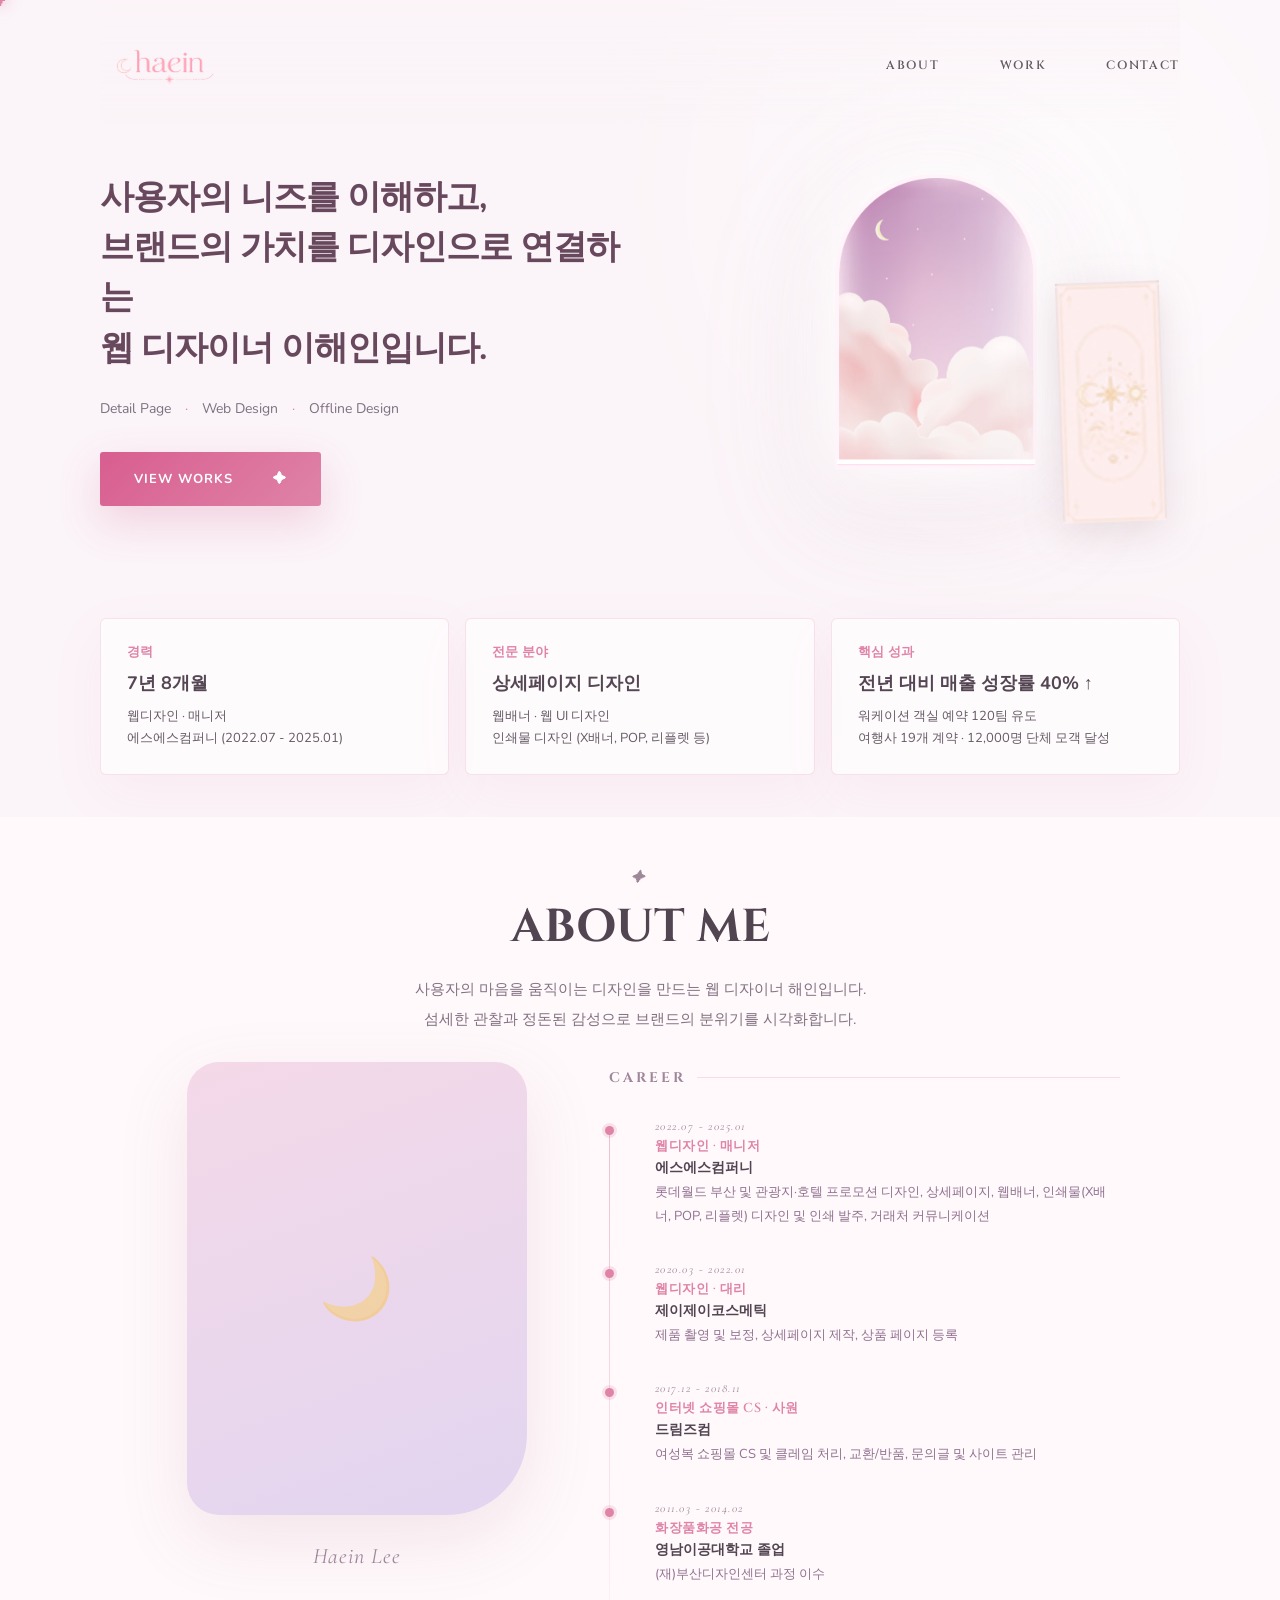
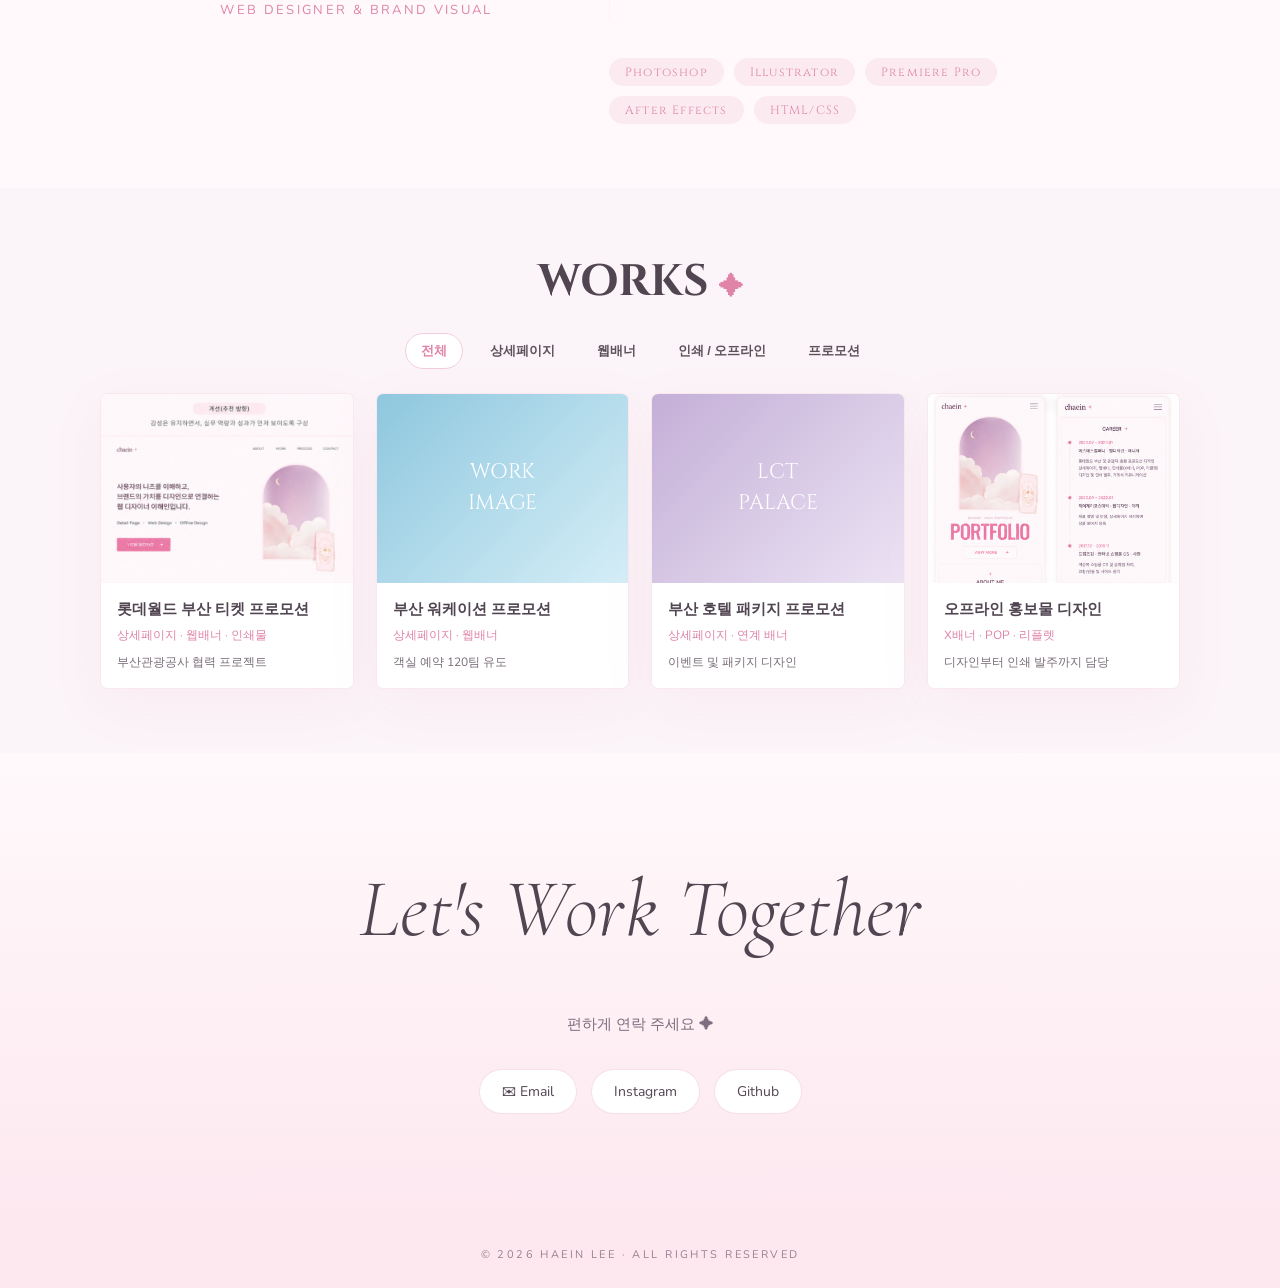
==== index.html @ 0755296d "Add files via upload" ====
<!DOCTYPE html>
<html lang="ko">
<head>
  <meta charset="UTF-8" />
  <meta name="viewport" content="width=device-width, initial-scale=1.0" />
  <title>Haein Lee — Portfolio</title>
  <link rel="preconnect" href="https://fonts.googleapis.com" />
  <link rel="preconnect" href="https://fonts.gstatic.com" crossorigin />
  <link href="https://fonts.googleapis.com/css2?family=Cinzel:wght@400;500;600;700;800&family=Cormorant+Garamond:ital,wght@0,300;0,400;0,500;0,600;1,300;1,400;1,500&family=Nunito:wght@300;400;600;700&display=swap" rel="stylesheet" />
  <link rel="stylesheet" href="style.css" />
</head>
<body>
  <div id="cursor" aria-hidden="true"></div>
  <div id="sparkles" aria-hidden="true"></div>

  <nav class="nav" id="nav">
    <a class="brand" href="#hero" aria-label="home"><img src="assets/logo-img.png" alt="Haein Lee logo" /></a>
    <ul class="nav-links" id="navLinks">
      <li><a href="#about">About</a></li>
      <li><a href="#works">Work</a></li>
      <li><a href="#contact">Contact</a></li>
    </ul>
    <button class="menu-btn" id="menuBtn" aria-label="메뉴 열기">
      <span></span><span></span><span></span>
    </button>
  </nav>

  <main>
    <!-- HERO -->
    <section class="hero" id="hero">
      <div class="site-shell hero-shell">
        <div class="hero-copy">
          <p class="hero-kicker">사용자의 니즈를 이해하고,<br />브랜드의 가치를 디자인으로 연결하는<br />웹 디자이너 이해인입니다.</p>
          <p class="hero-tags">Detail Page <span>·</span> Web Design <span>·</span> Offline Design</p>
          <a href="#works" class="primary-btn">VIEW WORKS <span>✦</span></a>
        </div>

        <div class="hero-art" aria-label="portfolio visual">
          <div class="window-wrap" id="windowWrap">
            <img class="window-img" src="assets/window-img.png" alt="몽환적인 아치형 창문 일러스트" />
            <img class="card-img" id="cardImg" src="assets/card-img.png" alt="타로 카드 일러스트" />
          </div>
        </div>

        <div class="summary-cards" aria-label="핵심 정보">
          <article class="summary-card">
            <small>경력</small>
            <strong>7년 8개월</strong>
            <p>웹디자인 · 매니저<br />에스에스컴퍼니 (2022.07 - 2025.01)</p>
          </article>
          <article class="summary-card">
            <small>전문 분야</small>
            <strong>상세페이지 디자인</strong>
            <p>웹배너 · 웹 UI 디자인<br />인쇄물 디자인 (X배너, POP, 리플렛 등)</p>
          </article>
          <article class="summary-card">
            <small>핵심 성과</small>
            <strong>전년 대비 매출 성장률 40% ↑</strong>
            <p>워케이션 객실 예약 120팀 유도<br />여행사 19개 계약 · 12,000명 단체 모객 달성</p>
          </article>
        </div>
      </div>
    </section>

    <!-- ABOUT : 기존 형태 유지 -->
    <section class="section light" id="about">
      <div class="site-shell">
        <p class="section-label fade">✦</p>
        <h2 class="section-title fade">ABOUT ME</h2>
        <p class="section-desc fade">사용자의 마음을 움직이는 디자인을 만드는 웹 디자이너 해인입니다.<br />섬세한 관찰과 정돈된 감성으로 브랜드의 분위기를 시각화합니다.</p>

        <div class="about-layout">
          <div class="about-photo-col fade">
            <div class="about-photo-frame">
              <div class="about-photo-placeholder">🌙</div>
            </div>
            <p class="about-name-tag">Haein Lee</p>
            <p class="about-tagline">Web Designer &amp; Brand Visual</p>
          </div>

          <div class="career-col fade">
            <h3>Career</h3>
            <div class="timeline">
              <div class="tl-item">
                <div class="tl-dot"></div>
                <div class="tl-year">2022.07 - 2025.01</div>
                <div class="tl-role">웹디자인 · 매니저</div>
                <div class="tl-company">에스에스컴퍼니</div>
                <div class="tl-desc">롯데월드 부산 및 관광지·호텔 프로모션 디자인, 상세페이지, 웹배너, 인쇄물(X배너, POP, 리플렛) 디자인 및 인쇄 발주, 거래처 커뮤니케이션</div>
              </div>
              <div class="tl-item">
                <div class="tl-dot"></div>
                <div class="tl-year">2020.03 - 2022.01</div>
                <div class="tl-role">웹디자인 · 대리</div>
                <div class="tl-company">제이제이코스메틱</div>
                <div class="tl-desc">제품 촬영 및 보정, 상세페이지 제작, 상품 페이지 등록</div>
              </div>
              <div class="tl-item">
                <div class="tl-dot"></div>
                <div class="tl-year">2017.12 - 2018.11</div>
                <div class="tl-role">인터넷 쇼핑몰 CS · 사원</div>
                <div class="tl-company">드림즈컴</div>
                <div class="tl-desc">여성복 쇼핑몰 CS 및 클레임 처리, 교환/반품, 문의글 및 사이트 관리</div>
              </div>
              <div class="tl-item">
                <div class="tl-dot"></div>
                <div class="tl-year">2011.03 - 2014.02</div>
                <div class="tl-role">화장품화공 전공</div>
                <div class="tl-company">영남이공대학교 졸업</div>
                <div class="tl-desc">(재)부산디자인센터 과정 이수</div>
              </div>
            </div>

            <div class="skill-tags">
              <span>Photoshop</span>
              <span>Illustrator</span>
              <span>Premiere Pro</span>
              <span>After Effects</span>
              <span>HTML/CSS</span>
            </div>
          </div>
        </div>
      </div>
    </section>

    <!-- WORKS -->
    <section class="section" id="works">
      <div class="site-shell">
        <h2 class="works-title fade">WORKS <span>✦</span></h2>

        <div class="work-tabs fade" role="tablist" aria-label="작업물 필터">
          <button class="filter-btn active" data-filter="all">전체</button>
          <button class="filter-btn" data-filter="detail">상세페이지</button>
          <button class="filter-btn" data-filter="banner">웹배너</button>
          <button class="filter-btn" data-filter="print">인쇄 / 오프라인</button>
          <button class="filter-btn" data-filter="promotion">프로모션</button>
        </div>

        <div class="works-grid">
          <article class="work-card fade" data-category="detail promotion" data-index="0">
            <div class="work-thumb"><img src="assets/work-lotteworld.png" alt="롯데월드 부산 티켓 프로모션" /></div>
            <div class="work-info">
              <h3>롯데월드 부산 티켓 프로모션</h3>
              <p>상세페이지 · 웹배너 · 인쇄물</p>
              <small>부산관광공사 협력 프로젝트</small>
            </div>
          </article>
          <article class="work-card fade" data-category="detail banner promotion" data-index="1">
            <div class="work-thumb gradient blue">WORK<br />IMAGE</div>
            <div class="work-info">
              <h3>부산 워케이션 프로모션</h3>
              <p>상세페이지 · 웹배너</p>
              <small>객실 예약 120팀 유도</small>
            </div>
          </article>
          <article class="work-card fade" data-category="detail banner promotion" data-index="2">
            <div class="work-thumb gradient violet">LCT<br />PALACE</div>
            <div class="work-info">
              <h3>부산 호텔 패키지 프로모션</h3>
              <p>상세페이지 · 연계 배너</p>
              <small>이벤트 및 패키지 디자인</small>
            </div>
          </article>
          <article class="work-card fade" data-category="print promotion" data-index="3">
            <div class="work-thumb"><img src="assets/work-poster.png" alt="오프라인 홍보물 디자인" /></div>
            <div class="work-info">
              <h3>오프라인 홍보물 디자인</h3>
              <p>X배너 · POP · 리플렛</p>
              <small>디자인부터 인쇄 발주까지 담당</small>
            </div>
          </article>
        </div>
      </div>
    </section>


    <!-- CONTACT : Let 영역 유지 -->
    <section class="section contact" id="contact">
      <div class="site-shell fade">
        <h2>Let's Work Together</h2>
        <p><br />편하게 연락 주세요 ✦</p>
        <div class="contact-links">
          <a href="mailto:haeny525@naver.com">✉ Email</a>
          <a href="#">Instagram</a>
          <a href="#">Github</a>
        </div>
      </div>
    </section>
  </main>

  <footer>© 2026 Haein Lee · All Rights Reserved</footer>

  <!-- WORK MODAL -->
  <div class="modal" id="workModal" aria-hidden="true" role="dialog" aria-modal="true">
    <div class="modal-backdrop" data-close></div>
    <div class="modal-panel" role="document">
      <button class="modal-close top" type="button" aria-label="팝업 닫기" data-close>×</button>
      <div class="modal-image-wrap">
        <button class="modal-nav prev" type="button" aria-label="이전 작업">‹</button>
        <img id="modalImage" src="" alt="작업물 상세 이미지" />
        <button class="modal-nav next" type="button" aria-label="다음 작업">›</button>
      </div>
      <div class="modal-body">
        <div class="modal-copy">
          <p id="modalCategory" class="modal-category"></p>
          <h3 id="modalTitle"></h3>
          <p id="modalDesc"></p>
          <small id="modalPeriod" class="modal-period"></small>
        </div>
        <div class="modal-gauge">
          <div class="gauge-head"><span>기여도</span><strong id="modalPercentText">0%</strong></div>
          <div class="gauge-track"><span id="modalGaugeBar"></span></div>
          <p id="modalRole"></p>
        </div>
        <button class="modal-close bottom" type="button" data-close>닫기</button>
      </div>
    </div>
  </div>

  <script src="script.js"></script>
</body>
</html>
---- style.css ----
:root {
  --bg: #fbf4f8;
  --bg2: #fff9fb;
  --pink: #df83a7;
  --pink-deep: #d85e90;
  --pink-soft: #f2cddc;
  --pink-pale: #fde8f0;
  --lavender: #c9b8e8;
  --lav-light: #ede7f6;
  --text: #514551;
  --muted: #9f879a;
  --line: rgba(223, 131, 167, 0.22);
  --white: #fff;
  --shadow: rgba(168, 104, 136, 0.14);
}
* {
  box-sizing: border-box;
  margin: 0;
  padding: 0;
}
html {
  scroll-behavior: smooth;
  overflow-x: hidden;
}
body {
  font-family: "Nunito", sans-serif;
  background: var(--bg);
  color: var(--text);
  overflow-x: hidden;
  cursor: none;
}
a,
button {
  cursor: none;
}
img {
  max-width: 100%;
  display: block;
}
.site-shell {
  width: min(100% - 40px, 1080px);
  margin-inline: auto;
  position: relative;
}
#cursor {
  position: fixed;
  top: 0;
  left: 0;
  z-index: 9999;
  pointer-events: none;
  width: 22px;
  height: 22px;
  transform: translate(-50%, -50%);
  transition:
    transform 0.18s ease,
    filter 0.25s ease;
  filter: drop-shadow(0 0 7px rgba(223, 131, 167, 0.5));
}
#cursor::before {
  content: "✦";
  position: absolute;
  inset: 0;
  display: grid;
  place-items: center;
  color: var(--pink);
  font-size: 20px;
  line-height: 1;
}
#cursor.hover {
  transform: translate(-50%, -50%) scale(1.5) rotate(25deg);
  filter: drop-shadow(0 0 14px rgba(223, 131, 167, 0.8));
}
#sparkles {
  position: fixed;
  inset: 0;
  z-index: 2;
  pointer-events: none;
  overflow: hidden;
}
.sparkle-dot {
  position: absolute;
  color: #f4bfd3;
  opacity: 0;
  animation: sparkleRise var(--dur, 5s) ease-in-out infinite;
  animation-delay: var(--delay, 0s);
}
@keyframes sparkleRise {
  0% {
    transform: translateY(30px) scale(0.3) rotate(0);
    opacity: 0;
  }
  20% {
    opacity: 0.55;
  }
  75% {
    opacity: 0.26;
  }
  100% {
    transform: translateY(-90px) scale(1) rotate(180deg);
    opacity: 0;
  }
}
.nav {
  position: fixed;
  top: 0;
  left: 0;
  right: 0;
  z-index: 1000;
  width: min(100% - 40px, 1080px);
  margin-inline: auto;
  padding: 34px 0;
  display: flex;
  align-items: center;
  justify-content: space-between;
  background: linear-gradient(
    to bottom,
    rgba(251, 244, 248, 0.92),
    rgba(251, 244, 248, 0)
  );
  transition: 0.35s;
}
.nav.scrolled {
  padding: 15px 0;
  background: rgba(251, 244, 248, 0.86);
  backdrop-filter: blur(14px);
  box-shadow: 0 10px 30px rgba(168, 104, 136, 0.06);
}
.brand {
  display: inline-flex;
  align-items: center;
  text-decoration: none;
}
.brand img {
  width: 132px;
  height: auto;
  display: block;
  object-fit: contain;
}
.nav-links {
  display: flex;
  gap: clamp(34px, 5vw, 60px);
  list-style: none;
}
.nav-links a {
  font-family: "Cinzel", serif;
  font-size: 12px;
  font-weight: 600;
  color: #645a63;
  text-decoration: none;
  letter-spacing: 0.14em;
  text-transform: uppercase;
  position: relative;
}
.nav-links a::after {
  content: "";
  position: absolute;
  left: 0;
  right: 0;
  bottom: -6px;
  height: 1px;
  background: var(--pink);
  transform: scaleX(0);
  transition: 0.3s;
}
.nav-links a:hover::after,
.nav-links a.active::after {
  transform: scaleX(1);
}
.nav-links a:hover,
.nav-links a.active {
  color: var(--pink);
}

.menu-btn {
  display: none;
  align-items: center;
  justify-content: center;

  width: 30px;
  height: 30px;

  margin-left: auto;
  padding: 0;

  background: transparent;
  border: none;
  border-radius: 0;
  box-shadow: none;

  backdrop-filter: none;

  position: relative;
}
.menu-btn::after {
  content: "✦";
  position: absolute;
  top: 0px;
  right: 1px;
  font-size: 10px;
  line-height: 2;
  color: var(--pink);
  opacity: 0.75;
  pointer-events: none;
}

.menu-btn:hover {
  transform: translateY(-2px);
  /* border-color: rgba(223, 131, 167, 0.45); */
  /* background: rgba(255, 255, 255, 0.72);
  box-shadow: 0 12px 30px rgba(223, 131, 167, 0.16); */
}

.menu-btn span {
  position: absolute;
  left: 12px;
  width: 18px;
  height: 1.5px;
  border-radius: 999px;
  background: var(--text);
  transition:
    top 0.35s ease,
    left 0.35s ease,
    width 0.35s ease,
    transform 0.35s ease,
    opacity 0.25s ease;
}

.menu-btn span:nth-child(1) {
  top: 15px;
}

.menu-btn span:nth-child(2) {
  top: 21px;
  left: 16px;
  width: 14px;
}

.menu-btn span:nth-child(3) {
  display: none;
}

.menu-btn.open::after {
  opacity: 0;
}

.menu-btn.open span:nth-child(1) {
  top: 20px;
  transform: rotate(45deg);
}

.menu-btn.open span:nth-child(2) {
  top: 20px;
  left: 12px;
  width: 18px;
  transform: rotate(-45deg);
}
.hero {
  min-height: auto;
  padding: 92px 0 42px;
  background:
    radial-gradient(
      circle at 82% 24%,
      rgba(255, 255, 255, 0.72),
      transparent 36%
    ),
    var(--bg);
  position: relative;
  overflow: hidden;
}
.hero-shell {
  display: grid;
  grid-template-columns: 1.05fr 0.95fr;
  gap: 52px;
  align-items: center;
}
.hero-copy {
  padding-top: 32px;
  z-index: 3;
}
.hero-kicker {
  font-size: clamp(22px, 3vw, 34px);
  line-height: 1.48;
  font-weight: 700;
  letter-spacing: -0.03em;
  color: #68485d;
  margin-bottom: 26px;
}
.hero-tags {
  font-size: 14px;
  color: #7d7280;
  margin-bottom: 34px;
}
.hero-tags span {
  color: var(--pink);
  padding: 0 10px;
}
.primary-btn {
  display: inline-flex;
  align-items: center;
  gap: 40px;
  background: linear-gradient(135deg, var(--pink-deep), var(--pink));
  color: #fff;
  text-decoration: none;
  font-size: 13px;
  font-weight: 700;
  letter-spacing: 0.08em;
  padding: 18px 34px;
  border-radius: 3px;
  box-shadow: 0 16px 42px rgba(216, 94, 144, 0.23);
  transition: 0.35s;
}
.primary-btn:hover {
  transform: translateY(-5px);
  box-shadow: 0 24px 70px rgba(216, 94, 144, 0.28);
}
.hero-art {
  position: relative;
  z-index: 3;
  display: flex;
  justify-content: center;
  align-items: center;
  min-height: 450px;
  perspective: 1000px;
}
.window-wrap {
  position: relative;
  width: min(372px, 33vw);
  min-width: 286px;
  animation: windowFloat 6.8s ease-in-out infinite;
}
.window-img {
  width: 100%;
  filter: drop-shadow(0 22px 44px rgba(190, 140, 167, 0.18));
}
.card-img {
  position: absolute;
  right: -11%;
  bottom: 7%;
  width: 28%;
  min-width: 82px;
  transform: rotate(-2deg);
  filter: drop-shadow(0 12px 20px rgba(122, 78, 92, 0.15));
  transform-origin: center;
  animation: cardFloat 5.8s ease-in-out infinite;
}
@keyframes windowFloat {
  50% {
    transform: translateY(-10px);
  }
}
@keyframes cardFloat {
  0%,
  100% {
    transform: rotate(-2deg) translateY(0);
  }
  50% {
    transform: rotate(2deg) translateY(-10px);
  }
}
.summary-cards {
  grid-column: 1/-1;
  display: grid;
  grid-template-columns: repeat(3, 1fr);
  gap: 16px;
  margin-top: 12px;
}
.summary-card {
  background: rgba(255, 255, 255, 0.64);
  border: 1px solid var(--line);
  border-radius: 6px;
  padding: 24px 26px;
  box-shadow: 0 18px 54px rgba(223, 131, 167, 0.07);
}
.summary-card small {
  display: block;
  color: var(--pink);
  font-weight: 800;
  margin-bottom: 10px;
}
.summary-card strong {
  display: block;
  color: #554653;
  font-size: 18px;
  margin-bottom: 10px;
}
.summary-card p {
  color: #665b66;
  font-size: 13px;
  line-height: 1.75;
}
.section {
  padding: 64px 0;
  position: relative;
  z-index: 3;
}
.section.light {
  background: var(--bg2);
}
.section-label {
  font-family: "Cormorant Garamond", serif;
  font-style: italic;
  color: var(--muted);
  font-size: 14px;
  letter-spacing: 0.22em;
  text-align: center;
  text-transform: uppercase;
  margin-bottom: 10px;
}
.section-title {
  font-family: "Cinzel", serif;
  font-size: clamp(30px, 3.6vw, 48px);
  color: var(--text);
  text-align: center;
  margin-bottom: 16px;
}
.section-desc {
  max-width: 600px;
  margin: 0 auto 28px;
  text-align: center;
  line-height: 2;
  color: #817181;
  font-size: 15px;
}
.about-layout {
  display: grid;
  grid-template-columns: 1fr 1.3fr;
  gap: 56px;
  align-items: start;
  max-width: 960px;
  margin: 0 auto;
}
.about-photo-col {
  display: flex;
  flex-direction: column;
  align-items: center;
  gap: 28px;
}
.about-photo-frame {
  width: 100%;
  max-width: 340px;
  aspect-ratio: 3/4;
  border-radius: 32px 32px 80px 32px;
  overflow: hidden;
  box-shadow: 0 24px 70px rgba(168, 104, 136, 0.14);
  position: relative;
  background: linear-gradient(160deg, #f4d9e8, #e2d5f0);
}
.about-photo-placeholder {
  width: 100%;
  height: 100%;
  display: flex;
  align-items: center;
  justify-content: center;
  font-size: 60px;
  opacity: 0.35;
}
.about-name-tag {
  font-family: "Cormorant Garamond", serif;
  font-size: 22px;
  font-style: italic;
  color: var(--muted);
  letter-spacing: 0.04em;
  text-align: center;
}
.about-tagline {
  font-size: 13px;
  letter-spacing: 0.18em;
  text-transform: uppercase;
  color: var(--pink);
  text-align: center;
  margin-top: 4px;
}
.career-col {
  padding-top: 6px;
}
.career-col h3 {
  font-family: "Cinzel", serif;
  font-size: 14px;
  letter-spacing: 0.22em;
  color: var(--muted);
  text-transform: uppercase;
  margin-bottom: 32px;
  display: flex;
  align-items: center;
  gap: 10px;
}
.career-col h3::after {
  content: "";
  flex: 1;
  height: 1px;
  background: rgba(223, 131, 167, 0.25);
}
.timeline {
  position: relative;
  padding-left: 22px;
}
.timeline::before {
  content: "";
  position: absolute;
  left: 0;
  top: 8px;
  bottom: 0;
  width: 1px;
  background: linear-gradient(
    to bottom,
    rgba(223, 131, 167, 0.5),
    rgba(223, 131, 167, 0.05)
  );
}
.tl-item {
  position: relative;
  padding: 0 0 34px 24px;
}
.tl-dot {
  position: absolute;
  left: -26px;
  top: 7px;
  width: 9px;
  height: 9px;
  border-radius: 50%;
  background: var(--pink);
  box-shadow: 0 0 0 3px rgba(223, 131, 167, 0.2);
}
.tl-year {
  font-family: "Cormorant Garamond", serif;
  font-size: 12px;
  color: var(--muted);
  letter-spacing: 0.12em;
  margin-bottom: 4px;
  font-style: italic;
}
.tl-role {
  font-family: "Cinzel", serif;
  font-size: 13px;
  font-weight: 600;
  color: var(--pink);
  letter-spacing: 0.04em;
  margin-bottom: 3px;
}
.tl-company {
  font-size: 14px;
  color: var(--text);
  font-weight: 600;
  margin-bottom: 4px;
}
.tl-desc {
  font-size: 13px;
  line-height: 1.8;
  color: #917191;
}
.skill-tags {
  margin-top: 38px;
  display: flex;
  flex-wrap: wrap;
  gap: 10px;
}
.skill-tags span {
  padding: 6px 16px;
  border-radius: 999px;
  background: rgba(223, 131, 167, 0.12);
  color: var(--pink);
  font-size: 12px;
  font-family: "Cinzel", serif;
  letter-spacing: 0.1em;
}
.works-title {
  font-family: "Cinzel", serif;
  font-size: clamp(30px, 3.6vw, 44px);
  color: var(--text);
  text-align: center;
  margin-bottom: 22px;
}
.works-title span,
.tools-shell h2 span {
  color: var(--pink);
  font-size: 0.55em;
}
.work-tabs {
  display: flex;
  gap: 12px;
  align-items: center;
  justify-content: center;
  flex-wrap: wrap;
  margin-bottom: 24px;
}
.filter-btn {
  border: 0;
  background: transparent;
  color: #5d525c;
  font-weight: 700;
  font-size: 13px;
  padding: 8px 15px;
  border-radius: 999px;
  transition: 0.25s;
}
.filter-btn.active,
.filter-btn:hover {
  background: #fff;
  border: 1px solid var(--pink-soft);
  color: var(--pink);
}
.works-grid {
  display: grid;
  grid-template-columns: repeat(4, 1fr);
  gap: 22px;
}
.work-card {
  background: #fff;
  border: 1px solid rgba(223, 131, 167, 0.18);
  border-radius: 7px;
  overflow: hidden;
  box-shadow: 0 16px 54px rgba(223, 131, 167, 0.07);
  transition: 0.35s;
  position: relative;
}
.work-card[hidden] {
  display: none;
}
.work-card:hover {
  transform: translateY(-8px);
  box-shadow: 0 26px 72px rgba(223, 131, 167, 0.15);
}
.work-thumb {
  aspect-ratio: 4/3;
  background: #f6ddea;
  display: grid;
  place-items: center;
  overflow: hidden;
  color: #fff;
  text-align: center;
  font-family: "Cinzel", serif;
  font-size: 21px;
  line-height: 1.5;
}
.work-thumb img {
  width: 100%;
  height: 100%;
  object-fit: cover;
}
.work-thumb.gradient.blue {
  background: linear-gradient(135deg, #8ec7de, #d5eef7);
}
.work-thumb.gradient.violet {
  background: linear-gradient(135deg, #c4afd7, #ece3f4);
}
.work-info {
  padding: 16px;
}
.work-info h3 {
  font-size: 15px;
  color: var(--text);
  margin-bottom: 8px;
}
.work-info p {
  font-size: 12px;
  color: var(--pink);
  margin-bottom: 6px;
}
.work-info small {
  font-size: 12px;
  color: #796c78;
}
.tools-section {
  padding: 42px 0;
  border-top: 1px solid var(--line);
  border-bottom: 1px solid var(--line);
  background: rgba(255, 255, 255, 0.38);
}
.tools-shell {
  display: block;
  text-align: center;
}
.tools-shell h2 {
  font-family: "Cinzel", serif;
  font-size: 26px;
  margin-bottom: 24px;
}
.tool-list {
  display: grid;
  grid-template-columns: repeat(6, 1fr);
  gap: 28px;
}
.tool {
  text-align: center;
}
.tool b {
  width: 48px;
  height: 48px;
  border: 1px solid rgba(160, 99, 151, 0.4);
  border-radius: 50%;
  display: grid;
  place-items: center;
  margin: 0 auto 8px;
  color: #9d67a2;
  font-size: 18px;
}
.tool span {
  font-size: 12px;
  font-weight: 700;
  color: #574d57;
}
.contact {
  min-height: 52vh;
  display: grid;
  place-items: center;
  text-align: center;
  background: linear-gradient(180deg, var(--bg2), var(--pink-pale));
}
.contact h2 {
  font-family: "Cormorant Garamond", serif;
  font-size: clamp(44px, 6.5vw, 82px);
  font-style: italic;
  color: var(--text);
  font-weight: 300;
}
.contact p {
  margin: 20px auto 30px;
  line-height: 2;
  color: #7e6d7e;
  max-width: 460px;
  font-size: 15px;
}
.contact-links {
  display: flex;
  justify-content: center;
  gap: 14px;
  flex-wrap: wrap;
}
.contact-links a {
  padding: 12px 22px;
  border-radius: 999px;
  background: #fff;
  border: 1px solid rgba(223, 131, 167, 0.25);
  text-decoration: none;
  color: var(--text);
  font-size: 14px;
  transition: 0.3s;
}
.contact-links a:hover {
  background: var(--pink);
  color: #fff;
  transform: translateY(-4px);
}
footer {
  padding: 26px;
  text-align: center;
  background: var(--pink-pale);
  font-size: 11px;
  letter-spacing: 0.22em;
  color: #9d7f90;
  text-transform: uppercase;
}
.fade {
  opacity: 0;
  transform: translateY(26px);
  transition:
    opacity 0.8s ease,
    transform 0.8s ease;
}
.fade.visible {
  opacity: 1;
  transform: translateY(0);
}
.modal {
  position: fixed;
  inset: 0;
  z-index: 5000;
  display: none;
}
.modal.is-open {
  display: block;
}
.modal-backdrop {
  position: absolute;
  inset: 0;
  background: rgba(70, 50, 67, 0.38);
  backdrop-filter: blur(10px);
}
.modal-panel {
  position: relative;
  width: min(100% - 36px, 900px);
  max-height: 92vh;
  margin: 4vh auto;
  background: #fffafc;
  border: 1px solid rgba(223, 131, 167, 0.28);
  border-radius: 18px;
  box-shadow: 0 30px 100px rgba(80, 40, 60, 0.28);
  overflow: auto;
}
.modal-close {
  border: 0;
  background: transparent;
  color: #8b6f82;
  transition: 0.25s;
}
.modal-close.top {
  position: fixed;
  top: calc(4vh + 10px);
  right: calc((100vw - min(100% - 36px, 900px)) / 2 + 8px);
  z-index: 4;
  font-size: 34px;
  width: 42px;
  height: 42px;
  line-height: 42px;
  border-radius: 50%;
  background: rgba(255, 255, 255, 0.45);
  backdrop-filter: blur(4px);
}
.modal-close:hover {
  color: var(--pink);
  transform: scale(1.08);
}
.modal-image-wrap {
  position: relative;
  background: #fff;
  min-height: 420px;
  display: grid;
  place-items: center;
}
.modal-image-wrap img {
  width: 100%;
  max-height: 70vh;
  object-fit: contain;
}
.modal-nav {
  position: absolute;
  top: 50%;
  transform: translateY(-50%);
  z-index: 3;
  border: 0;
  background: rgba(255, 255, 255, 0.18);
  color: #fff;
  text-shadow: 0 2px 10px rgba(60, 40, 55, 0.36);
  font-size: 54px;
  line-height: 1;
  width: 58px;
  height: 88px;
  border-radius: 999px;
  transition: 0.25s;
}
.modal-nav:hover {
  background: rgba(255, 255, 255, 0.34);
  transform: translateY(-50%) scale(1.06);
}
.modal-nav.prev {
  left: 10px;
}
.modal-nav.next {
  right: 10px;
}
.modal-body {
  display: grid;
  grid-template-columns: 1fr 280px;
  gap: 24px;
  padding: 26px;
}
.modal-category {
  font-size: 12px;
  color: var(--pink);
  font-weight: 800;
  margin-bottom: 8px;
}
.modal-copy h3 {
  font-size: 24px;
  margin-bottom: 10px;
}
.modal-copy p {
  line-height: 1.8;
  color: #6b5e68;
}
.modal-period {
  display: block;
  margin-top: 10px;
  font-size: 12px;
  color: #a1889b;
}
.modal-gauge {
  align-self: start;
  border-left: 1px solid var(--line);
  padding-left: 24px;
}
.gauge-head {
  display: flex;
  justify-content: space-between;
  align-items: center;
  margin-bottom: 10px;
}
.gauge-head span {
  font-size: 13px;
  color: #8c7588;
}
.gauge-head strong {
  color: var(--pink);
  font-size: 20px;
}
.gauge-track {
  height: 9px;
  border-radius: 999px;
  background: var(--pink-pale);
  overflow: hidden;
}
.gauge-track span {
  display: block;
  width: 0;
  height: 100%;
  border-radius: 999px;
  background: linear-gradient(90deg, var(--pink), var(--lavender));
  transition: width 0.65s ease;
}
.modal-gauge p {
  margin-top: 12px;
  font-size: 13px;
  line-height: 1.7;
  color: #7e6d7e;
}
.modal-close.bottom {
  grid-column: 1/-1;
  justify-self: center;
  border: 1px solid var(--line);
  padding: 11px 34px;
  border-radius: 999px;
  font-size: 14px;
  background: transparent;
  color: var(--text);
}
@media (max-width: 1000px) {
  .hero-shell {
    grid-template-columns: 1fr;
    text-align: center;
    gap: 20px;
  }
  .hero-copy {
    padding-top: 20px;
    order: 2;
  }
  .hero-art {
    order: 1;
    min-height: auto;
    padding-top: 20px;
  }
  .window-wrap {
    width: min(360px, 68vw);
  }
  .summary-cards {
    order: 3;
    grid-template-columns: 1fr;
  }
  .hero-tags {
    justify-content: center;
  }
  .about-layout {
    grid-template-columns: 1fr;
    gap: 42px;
  }
  .about-photo-col {
    flex-direction: column;
    align-items: center;
  }
  .about-photo-frame {
    max-width: 200px;
    aspect-ratio: 2/3;
  }
  .works-grid {
    grid-template-columns: repeat(2, 1fr);
  }
  .tools-shell {
    display: block;
  }
  .tool-list {
    grid-template-columns: repeat(3, 1fr);
    margin-top: 22px;
  }
  .modal-body {
    grid-template-columns: 1fr;
  }
  .modal-gauge {
    border-left: 0;
    border-top: 1px solid var(--line);
    padding-left: 0;
    padding-top: 20px;
  }
  .modal-image-wrap {
    min-height: 300px;
  }
}
@media (max-width: 720px) {
  body {
    cursor: auto;
  }
  a,
  button {
    cursor: pointer;
  }
  #cursor {
    display: none;
  }
  .site-shell {
    width: min(100% - 32px, 480px);
  }
  .nav {
    width: 100%;
    padding: 20px 24px;
    background: rgba(251, 244, 248, 0.92);
    backdrop-filter: blur(12px);
  }
  .brand img {
    width: 104px;
  }
  .menu-btn {
    display: flex;
  }
  .nav-links {
    position: fixed;
    top: 70px;
    right: -100%;
    width: 72%;
    height: calc(100vh - 70px);
    background: rgba(251, 244, 248, 0.97);
    backdrop-filter: blur(16px);
    flex-direction: column;
    gap: 24px;
    padding: 38px 26px;
    transition: 0.35s;
    box-shadow: -18px 0 55px rgba(223, 131, 167, 0.12);
  }
  .nav-links.open {
    right: 0;
  }
  .nav-links a {
    font-size: 16px;
  }
  .hero {
    min-height: auto;
    padding: 82px 0 28px;
  }
  .hero-shell {
    display: flex;
    flex-direction: column;
  }
  .window-wrap {
    min-width: 0;
    width: 68vw;
    max-width: 310px;
  }
  .card-img {
    right: -9%;
    bottom: 7%;
    width: 27%;
    min-width: 58px;
  }
  .hero-kicker {
    font-size: 0;
    line-height: 1.7;
    order: 2;
    margin-bottom: 0;
    text-align: center;
  }
  .hero-copy {
    display: flex;
    flex-direction: column;
    align-items: center;
    width: 100%;
    padding-top: 0;
  }
  .hero-kicker::before {
    content: "Designer · Visual Storyteller";
    display: block;
    font-family: "Cormorant Garamond", serif;
    color: #d9a2b6;
    font-size: 12px;
    font-style: italic;
    letter-spacing: 0.08em;
    margin: 14px 0 12px;
  }
  .hero-kicker::after {
    content: none;
    display: none;
  }
  .hero-tags {
    display: none;
  }
  .hero-tags span {
    display: none;
  }
  .primary-btn {
    font-size: 14px;
    background: #fff;
    color: var(--pink);
    box-shadow: none;
    border: 1px solid var(--line);
    width: 220px;
    justify-content: center;
    gap: 20px;
    padding: 14px 22px;
  }
  .summary-cards {
    display: none;
  }
  .section {
    padding: 46px 0;
  }
  .section.light {
    background: var(--bg);
  }
  .section-title,
  .works-title {
    text-align: center;
  }
  .section-desc {
    font-size: 15px;
    margin-bottom: 28px;
  }
  .about-layout {
    display: block;
  }
  .about-photo-col {
    margin-bottom: 22px;
  }
  .about-photo-frame {
    max-width: 240px;
    border-radius: 32px 32px 80px 32px;
  }
  .career-col {
    background: transparent;
    border: 0;
    border-radius: 0;
    padding: 26px 4px 0;
    box-shadow: none;
  }
  .works-title {
    margin-bottom: 20px;
  }
  .work-tabs {
    justify-content: flex-start;
    overflow-x: auto;
    flex-wrap: nowrap;
    padding-bottom: 8px;
  }
  .filter-btn {
    white-space: nowrap;
    font-size: 12px;
  }
  .works-grid {
    grid-template-columns: 1fr;
  }
  .work-card {
    border-radius: 12px;
  }
  .tools-section {
    padding: 50px 0;
  }
  .tools-shell h2 {
    text-align: center;
  }
  .tool-list {
    grid-template-columns: repeat(3, 1fr);
    gap: 22px;
  }
  .tool b {
    width: 54px;
    height: 54px;
  }
  .contact {
    min-height: 50vh;
  }
  .modal-panel {
    width: calc(100% - 22px);
    margin: 3vh auto;
  }
  .modal-close.top {
    top: calc(3vh + 8px);
    right: 20px;
    color: #fff;
    background: rgba(0, 0, 0, 0.1);
  }
  .modal-image-wrap {
    min-height: 230px;
  }
  .modal-nav {
    font-size: 42px;
    width: 44px;
    height: 70px;
  }
  .modal-body {
    padding: 22px;
  }
  .modal-copy h3 {
    font-size: 21px;
  }
}

#about {
  padding-top: 52px;
}
@media (max-width: 720px) {
  #about {
    padding-top: 42px;
  }
  .about-name-tag {
    margin-top: 10px;
  }
  .about-tagline {
    margin-top: 2px;
  }
}
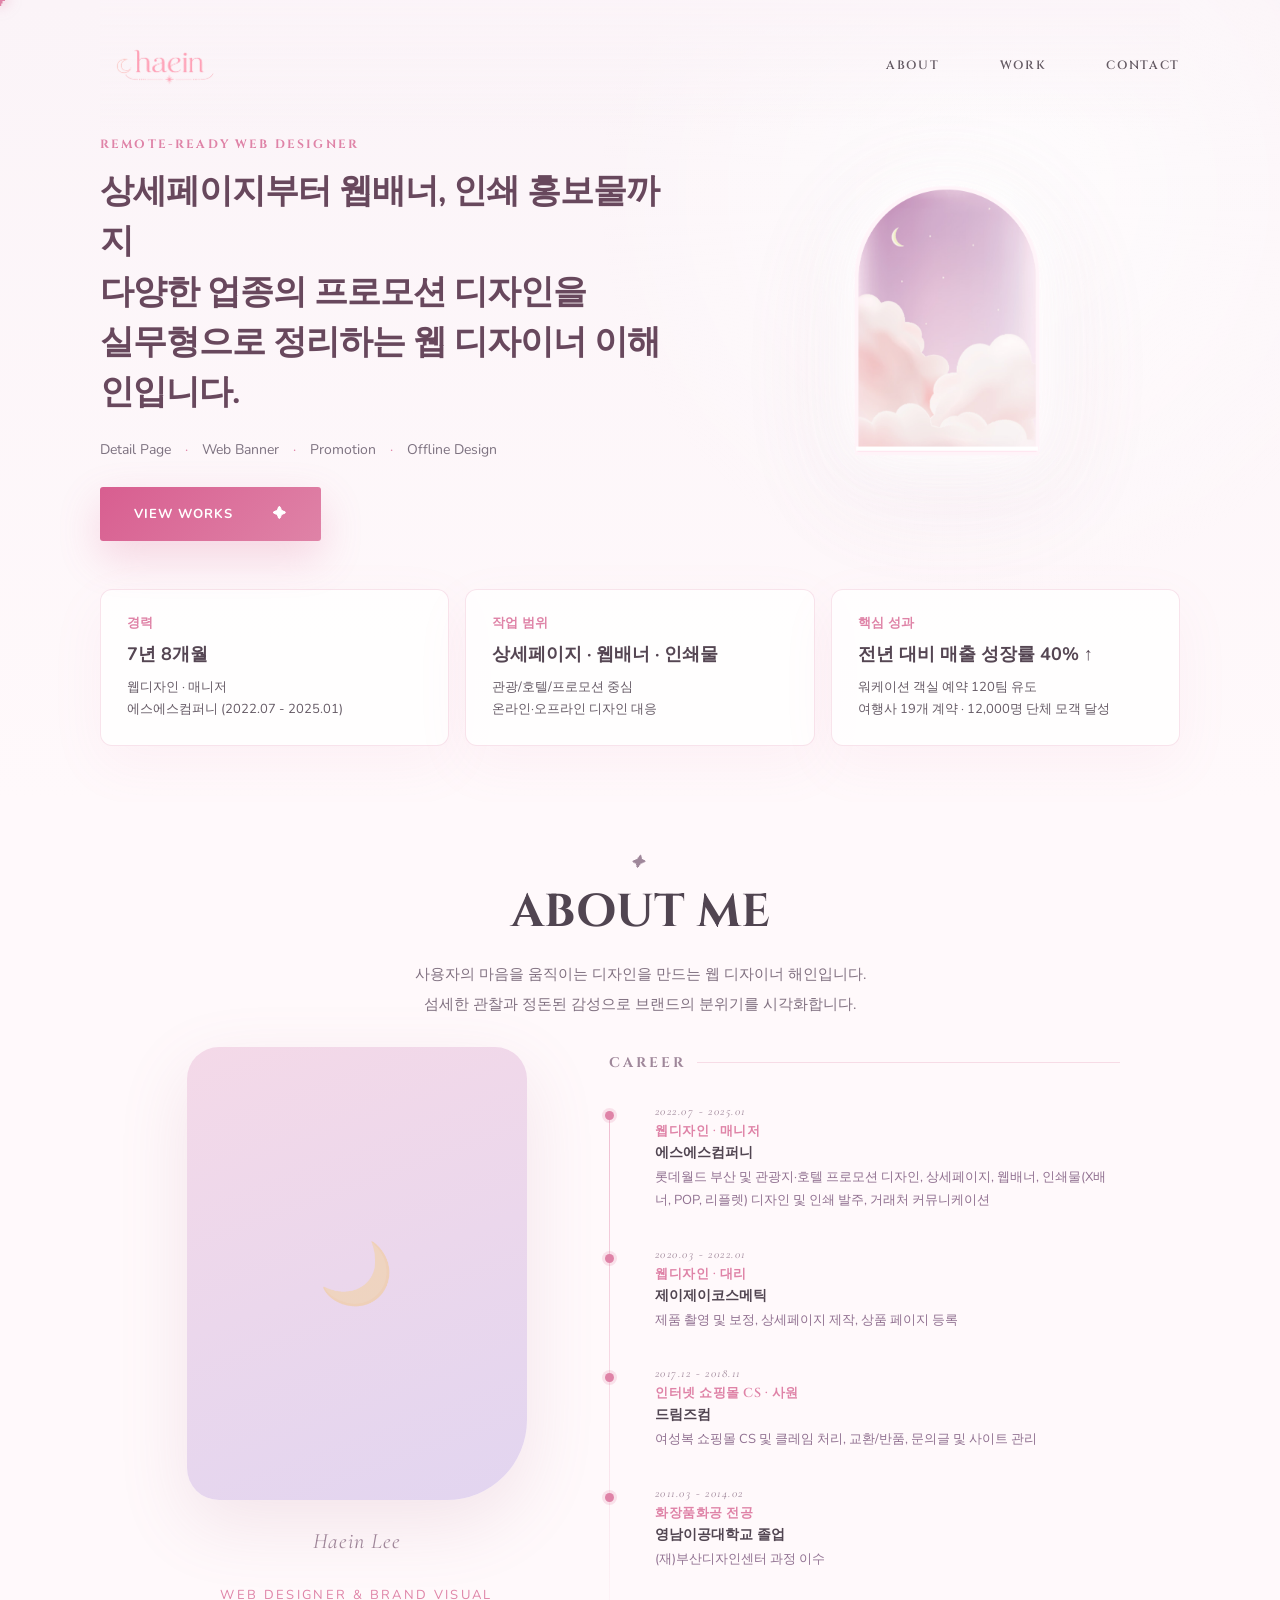
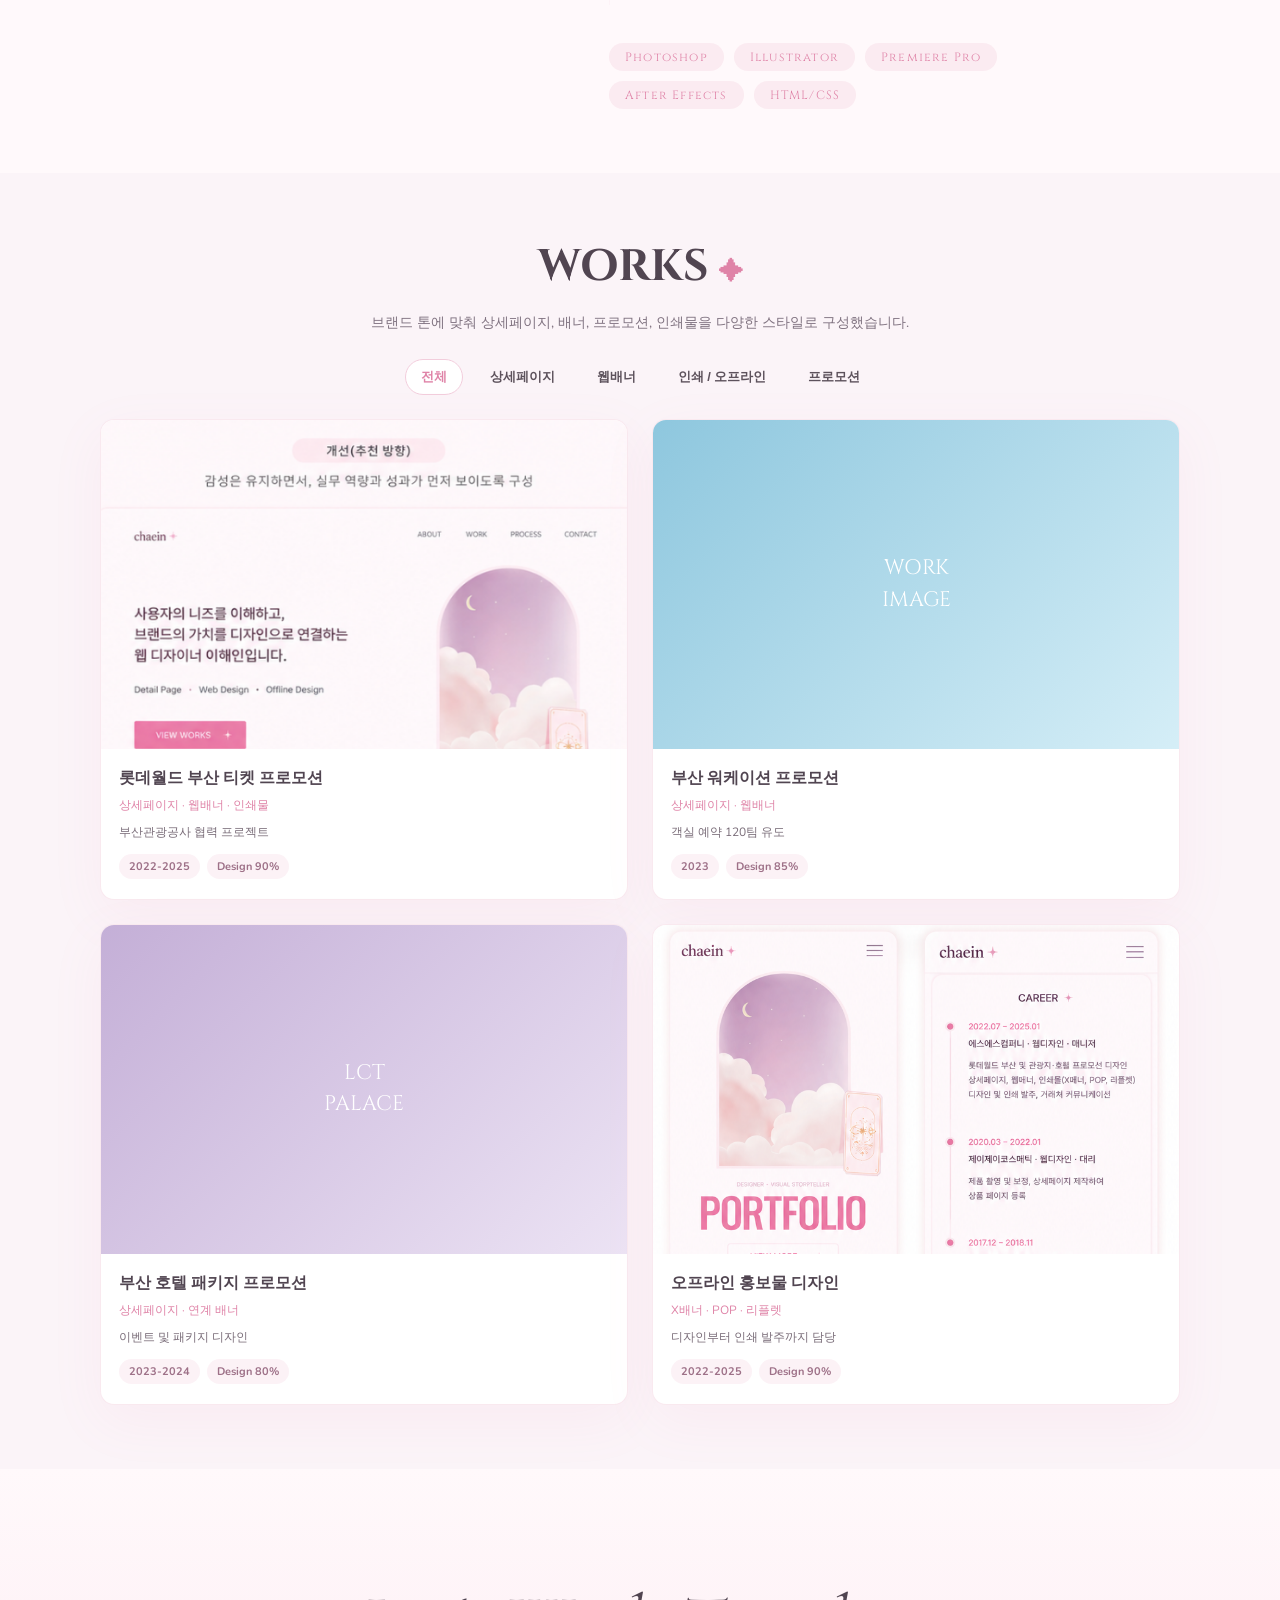
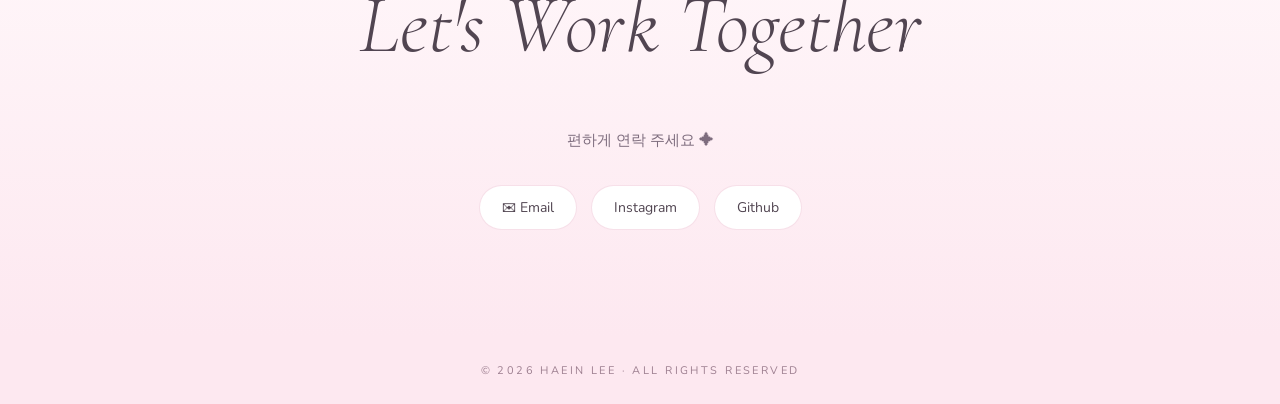
==== commit 0ce38f2d: "Add files via upload" ====
--- a/index.html
+++ b/index.html
@@ -8,6 +8,10 @@
   <link rel="preconnect" href="https://fonts.gstatic.com" crossorigin />
   <link href="https://fonts.googleapis.com/css2?family=Cinzel:wght@400;500;600;700;800&family=Cormorant+Garamond:ital,wght@0,300;0,400;0,500;0,600;1,300;1,400;1,500&family=Nunito:wght@300;400;600;700&display=swap" rel="stylesheet" />
   <link rel="stylesheet" href="style.css" />
+    <!-- favicon -->
+  <link rel="icon" type="image/png" sizes="32x32" href="assets/favicon_img.png">
+  <link rel="apple-touch-icon" sizes="180x180" href="assets/favicon.png">
+  <meta name="theme-color" content="#f7eef4">
 </head>
 <body>
   <div id="cursor" aria-hidden="true"></div>
@@ -30,15 +34,15 @@
     <section class="hero" id="hero">
       <div class="site-shell hero-shell">
         <div class="hero-copy">
-          <p class="hero-kicker">사용자의 니즈를 이해하고,<br />브랜드의 가치를 디자인으로 연결하는<br />웹 디자이너 이해인입니다.</p>
-          <p class="hero-tags">Detail Page <span>·</span> Web Design <span>·</span> Offline Design</p>
+          <p class="hero-label">Remote-ready Web Designer</p>
+          <p class="hero-kicker">상세페이지부터 웹배너, 인쇄 홍보물까지<br />다양한 업종의 프로모션 디자인을<br />실무형으로 정리하는 웹 디자이너 이해인입니다.</p>
+          <p class="hero-tags">Detail Page <span>·</span> Web Banner <span>·</span> Promotion <span>·</span> Offline Design</p>
           <a href="#works" class="primary-btn">VIEW WORKS <span>✦</span></a>
         </div>
 
         <div class="hero-art" aria-label="portfolio visual">
           <div class="window-wrap" id="windowWrap">
-            <img class="window-img" src="assets/window-img.png" alt="몽환적인 아치형 창문 일러스트" />
-            <img class="card-img" id="cardImg" src="assets/card-img.png" alt="타로 카드 일러스트" />
+            <img class="window-img" src="assets/window-img.png" alt="부드러운 아치형 창문 일러스트" />
           </div>
         </div>
 
@@ -49,9 +53,9 @@
             <p>웹디자인 · 매니저<br />에스에스컴퍼니 (2022.07 - 2025.01)</p>
           </article>
           <article class="summary-card">
-            <small>전문 분야</small>
-            <strong>상세페이지 디자인</strong>
-            <p>웹배너 · 웹 UI 디자인<br />인쇄물 디자인 (X배너, POP, 리플렛 등)</p>
+            <small>작업 범위</small>
+            <strong>상세페이지 · 웹배너 · 인쇄물</strong>
+            <p>관광/호텔/프로모션 중심<br />온라인·오프라인 디자인 대응</p>
           </article>
           <article class="summary-card">
             <small>핵심 성과</small>
@@ -127,6 +131,7 @@
     <section class="section" id="works">
       <div class="site-shell">
         <h2 class="works-title fade">WORKS <span>✦</span></h2>
+        <p class="works-desc fade">브랜드 톤에 맞춰 상세페이지, 배너, 프로모션, 인쇄물을 다양한 스타일로 구성했습니다.</p>
 
         <div class="work-tabs fade" role="tablist" aria-label="작업물 필터">
           <button class="filter-btn active" data-filter="all">전체</button>
@@ -143,6 +148,7 @@
               <h3>롯데월드 부산 티켓 프로모션</h3>
               <p>상세페이지 · 웹배너 · 인쇄물</p>
               <small>부산관광공사 협력 프로젝트</small>
+              <div class="work-meta"><span>2022-2025</span><span>Design 90%</span></div>
             </div>
           </article>
           <article class="work-card fade" data-category="detail banner promotion" data-index="1">
@@ -151,6 +157,7 @@
               <h3>부산 워케이션 프로모션</h3>
               <p>상세페이지 · 웹배너</p>
               <small>객실 예약 120팀 유도</small>
+              <div class="work-meta"><span>2023</span><span>Design 85%</span></div>
             </div>
           </article>
           <article class="work-card fade" data-category="detail banner promotion" data-index="2">
@@ -159,6 +166,7 @@
               <h3>부산 호텔 패키지 프로모션</h3>
               <p>상세페이지 · 연계 배너</p>
               <small>이벤트 및 패키지 디자인</small>
+              <div class="work-meta"><span>2023-2024</span><span>Design 80%</span></div>
             </div>
           </article>
           <article class="work-card fade" data-category="print promotion" data-index="3">
@@ -167,6 +175,7 @@
               <h3>오프라인 홍보물 디자인</h3>
               <p>X배너 · POP · 리플렛</p>
               <small>디자인부터 인쇄 발주까지 담당</small>
+              <div class="work-meta"><span>2022-2025</span><span>Design 90%</span></div>
             </div>
           </article>
         </div>
--- a/style.css
+++ b/style.css
@@ -1203,3 +1203,208 @@
     margin-top: 2px;
   }
 }
+
+/* =========================================================
+   No-card portfolio refinement
+   - 카드 오브젝트를 빼고, 실무형 포트폴리오 느낌 강화
+========================================================= */
+.hero {
+  padding: 104px 0 56px;
+  background:
+    radial-gradient(circle at 78% 24%, rgba(255, 255, 255, 0.78), transparent 34%),
+    linear-gradient(180deg, #fbf4f8 0%, #fff9fb 100%);
+}
+
+.hero-shell {
+  grid-template-columns: 1.1fr 0.9fr;
+  gap: 44px;
+}
+
+.hero-label {
+  margin-bottom: 14px;
+  color: var(--pink);
+  font-family: "Cinzel", serif;
+  font-size: 12px;
+  font-weight: 700;
+  letter-spacing: 0.18em;
+  text-transform: uppercase;
+}
+
+.hero-kicker {
+  max-width: 560px;
+  margin-bottom: 22px;
+}
+
+.hero-tags {
+  margin-bottom: 28px;
+}
+
+.hero-art {
+  min-height: 410px;
+}
+
+.window-wrap {
+  width: min(340px, 30vw);
+  min-width: 260px;
+}
+
+.window-img {
+  opacity: 0.92;
+  filter: drop-shadow(0 24px 48px rgba(190, 140, 167, 0.14));
+}
+
+.card-img {
+  display: none !important;
+}
+
+.summary-cards {
+  margin-top: 4px;
+}
+
+.summary-card {
+  background: rgba(255, 255, 255, 0.76);
+  border-radius: 12px;
+}
+
+#sparkles {
+  opacity: 0.45;
+}
+
+.works-desc {
+  max-width: 620px;
+  margin: -8px auto 24px;
+  text-align: center;
+  color: #807381;
+  font-size: 14px;
+  line-height: 1.8;
+}
+
+.works-grid {
+  grid-template-columns: repeat(2, 1fr);
+  gap: 24px;
+}
+
+.work-card {
+  border-radius: 14px;
+  cursor: pointer;
+}
+
+.work-thumb {
+  aspect-ratio: 16 / 10;
+}
+
+.work-card::after {
+  content: "VIEW CASE";
+  position: absolute;
+  top: 16px;
+  right: 16px;
+  padding: 7px 12px;
+  border-radius: 999px;
+  background: rgba(255, 255, 255, 0.82);
+  color: var(--pink-deep);
+  font-size: 10px;
+  font-weight: 800;
+  letter-spacing: 0.12em;
+  opacity: 0;
+  transform: translateY(-6px);
+  transition: 0.28s ease;
+}
+
+.work-card:hover::after {
+  opacity: 1;
+  transform: translateY(0);
+}
+
+.work-info {
+  padding: 18px 18px 20px;
+}
+
+.work-info h3 {
+  font-size: 16px;
+}
+
+.work-meta {
+  display: flex;
+  flex-wrap: wrap;
+  gap: 7px;
+  margin-top: 12px;
+}
+
+.work-meta span {
+  padding: 5px 10px;
+  border-radius: 999px;
+  background: rgba(223, 131, 167, 0.1);
+  color: #9e7188;
+  font-size: 11px;
+  font-weight: 700;
+}
+
+.about-photo-placeholder {
+  opacity: 0.22;
+}
+
+@media (max-width: 1000px) {
+  .hero {
+    padding: 96px 0 46px;
+  }
+
+  .hero-shell {
+    gap: 18px;
+  }
+
+  .hero-art {
+    min-height: auto;
+  }
+
+  .window-wrap {
+    width: min(330px, 64vw);
+  }
+
+  .works-grid {
+    grid-template-columns: repeat(2, 1fr);
+  }
+}
+
+@media (max-width: 720px) {
+  .hero {
+    padding: 86px 0 34px;
+  }
+
+  .window-wrap {
+    width: 58vw;
+    max-width: 250px;
+  }
+
+  .hero-label {
+    display: none;
+  }
+
+  .hero-kicker::before {
+    content: "Remote-ready Web Designer";
+  }
+
+  .primary-btn {
+    margin-top: 4px;
+  }
+
+  .summary-cards {
+    display: none;
+  }
+
+  .works-desc {
+    padding: 0 8px;
+    font-size: 13px;
+  }
+
+  .works-grid {
+    grid-template-columns: 1fr;
+  }
+
+  .work-thumb {
+    aspect-ratio: 16 / 10;
+  }
+
+  .work-card::after {
+    display: none;
+  }
+}
